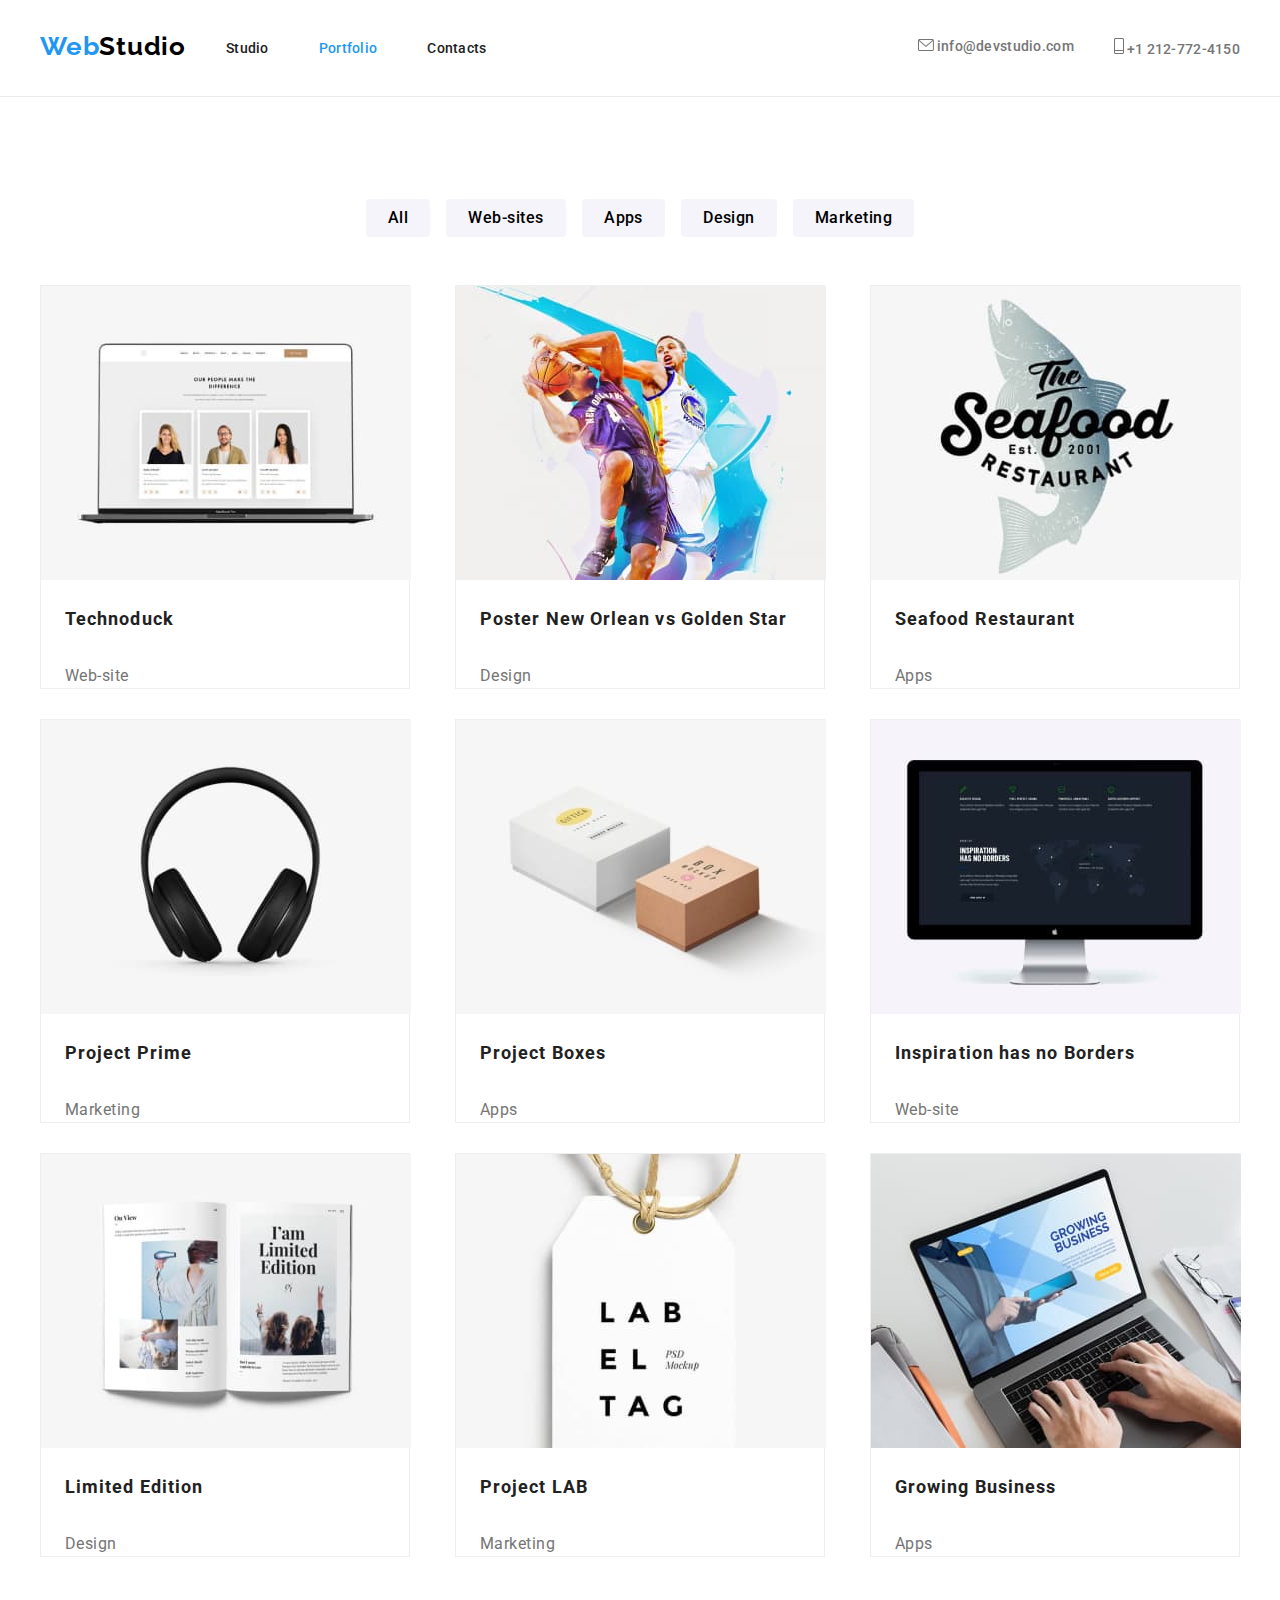
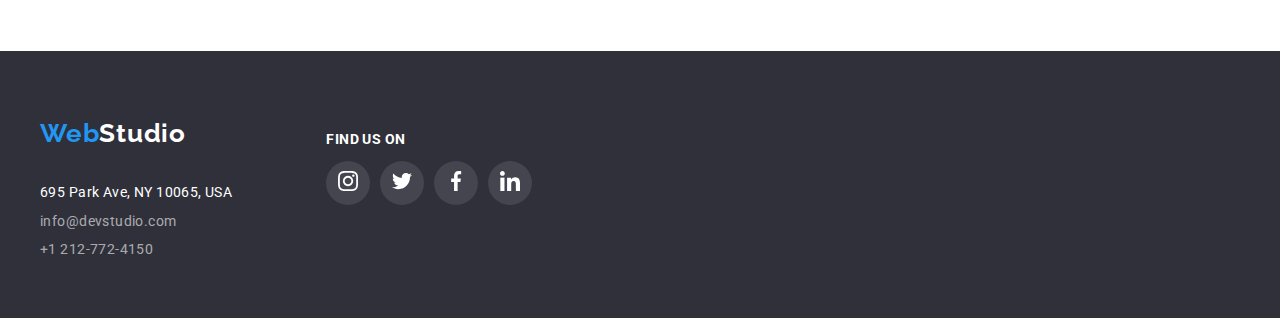
==== portofolio.html @ 6ebfd16e "Tema-4" ====
<!DOCTYPE html>
<html lang="en">

<head>
  <meta charset="utf-8" />
  <title>Portofolio</title>
  <link rel="stylesheet"
    href="https://cdnjs.cloudflare.com/ajax/libs/modern-normalize/1.0.0/modern-normalize.min.css" />
  <link rel="preconnect" href="https://fonts.googleapis.com" />
  <link rel="preconnect" href="https://fonts.gstatic.com" crossorigin />
  <link
    href="https://fonts.googleapis.com/css2?family=Oleo+Script:wght@400;700&family=Raleway:wght@700&family=Roboto:wght@400;500;700;900&display=swap"
    rel="stylesheet" />
  <link rel="stylesheet" href="./css/portofoliostyles.css" />
</head>

<body>
  <!-- Header Section -->
  <header class="header-section">
    <div class="container header-container">
      <nav class="header-left-list">
        <a class="upper-logo link" href="logo.html">Web</a>
        <ul class="navigation-list unstyled-list">
          <li>
            <a class="link navigation-studio" href="index.html">Studio</a>
          </li>
          <li>
            <a class="link nav-portofolio" href="portofolio.html">Portfolio</a>
          </li>
          <li>
            <a class="link navigation-contacts" href="contacts.html">Contacts</a>
          </li>
        </ul>
      </nav>
      <ul class="unstyled-list header-contacts">
        <li>
          <svg class="contact-icon" width="16" height="12">
            <use href="/images/icons.svg#icon-envelope"></use>
          </svg>
          <a class="link header-item" href="mailto:info@devstudio.com">info@devstudio.com</a>
        </li>
        <li>
          <svg class="contact-icon" width="10" height="16">
            <use href="/images/icons.svg#icon-telephone"></use>
          </svg>
          <a class="link header-second-item" href="tel:+12127724150">+1 212-772-4150</a>
        </li>
      </ul>
    </div>
  </header>
  <!-- Main Section -->
  <main class="main-section section">
    <div class="container">
      <div>
        <ul class="unstyled-list button-list main-button-list">
          <li>
            <button class="button first-button" type="button">All</button>
          </li>
          <li>
            <button class="button second-button" type="button">
              Web-sites
            </button>
          </li>
          <li>
            <button class="button third-button" type="button">Apps</button>
          </li>
          <li>
            <button class="button fourth-button" type="button">Design</button>
          </li>
          <li>
            <button class="button fifth-button" type="button">
              Marketing
            </button>
          </li>
        </ul>
      </div>
    </div>
    <!-- Sub Section Portofolio -->
    <section>
      <div class="container">
        <div class="portofolio-all">
          <ul class="unstyled-list portofolio-list">
            <li class="portofolio-card">
              <img class="image" src="./images/Technoduck.jpg" alt="Technoduck" />
              <h3 class="portofolio-title">Technoduck</h3>
              <p class="portofolio-description">Web-site</p>
            </li>
            <li class="portofolio-card">
              <img class="image" src="./images/PosterNewOrleanvsGoldenStar.jpg" alt="Poster New Orlean" />
              <h3 class="portofolio-title">Poster New Orlean vs Golden Star</h3>
              <p class="portofolio-description">Design</p>
            </li>
            <li class="portofolio-card">
              <img class="image" src="./images/SeafoodRestaurant.jpg" alt="Seafood Restaurant " />
              <h3 class="portofolio-title">Seafood Restaurant</h3>
              <p class="portofolio-description">Apps</p>
            </li>
            <li class="portofolio-card">
              <img class="image" src="./images/ProjectPrime.jpg" alt="Project Prime" />
              <h3 class="portofolio-title">Project Prime</h3>
              <p class="portofolio-description">Marketing</p>
            </li>
            <li class="portofolio-card">
              <img class="image" src="./images/ProjectBoxes.jpg" alt="Project Boxes" />
              <h3 class="portofolio-title">Project Boxes</h3>
              <p class="portofolio-description">Apps</p>
            </li>
            <li class="portofolio-card">
              <img class="image" src="./images/InspirationhasnoBorders.jpg" alt="Inspiration has no Borders" />
              <h3 class="portofolio-title">Inspiration has no Borders</h3>
              <p class="portofolio-description">Web-site</p>
            </li>
            <li class="portofolio-card">
              <img class="image" src="./images/LimitedEdition.jpg" alt="Limited Edition" />
              <h3 class="portofolio-title">Limited Edition</h3>
              <p class="portofolio-description">Design</p>
            </li>
            <li class="portofolio-card">
              <img class="image" src="./images/ProjectLAB.jpg" alt="Project LAB" />
              <h3 class="portofolio-title">Project LAB</h3>
              <p class="portofolio-description">Marketing</p>
            </li>
            <li class="portofolio-card">
              <img class="image" src="./images/GrowingBusiness.jpg" alt="Growing Business" />
              <h3 class="portofolio-title">Growing Business</h3>
              <p class="portofolio-description">Apps</p>
            </li>
          </ul>
        </div>
      </div>
    </section>
  </main>
  <!-- Footer Section -->
  <footer class="footer-section">
    <div class="container footer-container">
      <div class="footer-contacts">
        <a class="lower-logo link" href="logo.html">Web</a>
        <address>
          <ul class="unstyled-list adress-contacts">
            <li>
              <a class="link adress-contacts-adress" href="">695 Park Ave, NY 10065, USA</a>
            </li>
            <li>
              <a class="link adress-contacts-mail" href="mailto:info@devstudio.com">info@devstudio.com</a>
            </li>
            <li>
              <a class="link adress-contacts-phone" href="tel:+12127724150">+1 212-772-4150</a>
            </li>
          </ul>
        </address>
      </div>
      <div class="social-footer">
        <h3 class="footer-social-title">Find us on</h3>
        <ul class="unstyled-list social-footer-list">
          <li class="icon-list-item">
            <a class="link" href="#">
              <svg class="social-footer-icon" width="20" height="20">
                <use href="/images/icons.svg#icon-instagram-2-1"></use>
              </svg>
            </a>
          </li>
          <li class="icon-list-item">
            <a class="link" href="#">
              <svg class="social-footer-icon" width="20" height="20">
                <use href="/images/icons.svg#icon-twitter-1"></use>
              </svg>
            </a>
          </li>
          <li class="icon-list-item">
            <a class="link" href="#">
              <svg class="social-footer-icon" width="20" height="20">
                <use href="/images/icons.svg#icon-facebook-1"></use>
              </svg>
            </a>
          </li>
          <li class="icon-list-item">
            <a class="link" href="#">
              <svg class="social-footer-icon" width="20" height="20">
                <use href="/images/icons.svg#icon-linkedin-1"></use>
              </svg>
            </a>
          </li>
        </ul>
      </div>
    </div>
  </footer>
</body>

</html>
---- css/portofoliostyles.css ----
body {
    --brand-blue: #2196F3;
    --brand-black: #212121;
    --brand-grey: #757575;
    --brand-b-grey: #2F303A;
    --brand-bb-grey: #2F303A66;
}

body {
    font-family: 'Roboto';
    font-style: normal;
    font-weight: 400;
    font-size: 14px;
    color: var(--brand-black);
}

/* Global*/
:root {
    margin-block-start: 0px;
    margin-block-end: 0px;
    margin-inline-start: 0px;
    margin-inline-end: 0px;
    padding-inline-start: 0px;
}

.bg-gray {
    background-color: var(--brand-bb-grey);
    background-image: url(../images/background-studio.jpg);
}

.header-section,
.main-section,
.footer-section {
    width: 100%
}

.container-fluid {
    width: 100%;
}

.container {
    width: 1200px;
    margin: 0 auto;
}

.description-list {
    display: flex;
    justify-content: center;
    gap: 35px;
    padding-inline-start: 0px;
    margin-block-start: 0px;
    margin-block-end: 0px;
}

.section {
    padding-top: 94px;
    padding-bottom: 94px;
}

.navigation-list,
.header-right-list {
    align-items: center;
}

.nav-handler {
    display: flex;
}

.header-right-list {
    display: inline-block;
}

.contact-icon {
    fill: var(--brand-grey);
}

.contact-icon:hover {
    fill: var(--brand-blue);
    cursor: pointer;
}

.header-section {
    background: #FFFFFF;
    display: flex;
    border-bottom: 1px solid #ECECEC;
    padding-top: 24px;
    padding-bottom: 24px;
}

.navigation-list {
    display: flex;
    flex-direction: row;
    justify-content: center;
}

.main-button-list {
    display: flex;
    justify-content: center;
    padding-inline-start: 0px;
    padding-inline-start: 0px;
    margin-block-start: 0px;
    margin-block-end: 0px;
}

.portofolio-all {
    display: flex;
    justify-content: space-between
}

.portofolio-list {
    display: flex;
    flex-wrap: wrap;
    padding-inline-start: 0px;
    margin-block-start: 0em;
    margin-block-end: 0em;
    justify-content: space-between;
    gap: 30px;
    padding-top: 40px;
}

.portofolio-card li {
    display: flex;
    flex-direction: row;
}

.header-left-list {
    display: inline-flex;
    justify-content: flex-start;
}

.upper-logo::after {
    content: "Studio";
    color: black;
}

.lower-logo::after {
    content: "Studio";
    color: white;
}

.lower-logo {
    display: inline-block;
}

.upper-logo,
.lower-logo {
    font-family: 'Raleway';
    font-style: normal;
    font-weight: 700;
    font-size: 26px;
    line-height: 45px;
    letter-spacing: 0.03em;
    color: var(--brand-blue);
}

.navigation-list a {
    font-weight: 500;
    line-height: 1.2;
    letter-spacing: 0.02em;
}

.front-section {
    width: 1200px;
    height: 600px;
    position: relative;
    margin: 0 auto;
}

.main-title {
    font-weight: 900;
    font-size: 44px;
    line-height: 60px;
    text-align: center;
    letter-spacing: 0.06em;
    text-transform: uppercase;
    color: #FFFFFF;
    position: absolute;
    width: 700px;
    height: 120px;
    left: 50%;
    margin-left: -350px;
    top: 50%;
    margin-top: -60px;
}

.request-button {
    position: absolute;
    width: 200px;
    height: 50px;
    left: 50%;
    margin-left: -100px;
    top: 50%;
    margin-top: 100px;
    background: var(--brand-blue);
    box-shadow: 0px 4px 4px rgba(0, 0, 0, 0.15);
    border-radius: 4px;
    font-style: normal;
    font-weight: 700;
    font-size: 16px;
    line-height: 1.9;
    text-align: center;
    letter-spacing: 0.06em;
    color: #FFFFFF;
    cursor: pointer;
}

.image {
    width: 370px;
    height: 294px;
}

.nav-studio,
.nav-portofolio,
.header-item {
    color: var(--brand-blue)
}

.header-second-item {
    color: var(--brand-grey)
}

.navigation-portofolio,
.navigation-contacts,
.navigation-studio {
    color: var(--brand-black);
    margin-right: 50px;
}

.header-container {
    display: flex;
}

.navigation-studio,
.nav-portofolio {
    margin-right: 50px;
}

.unstyled-list {
    list-style: none;
}

.link {
    text-decoration: none;
}

.link:hover {
    color: var(--brand-blue);
}

.link:focus {
    color: var(--brand-blue);
}

.header-contacts a {
    font-weight: 500;
    line-height: 1.2;
    letter-spacing: 0.02em;
    color: var(--brand-grey);
}

.header-contacts {
    display: inline-flex;
    margin-left: auto;
    gap: 40px;
}

.button {
    background: #F5F4FA;
    border-radius: 4px;
    font-weight: 500;
    font-size: 16px;
    line-height: 1.6;
    text-align: center;
    letter-spacing: 0.03em;
    cursor: pointer;
    border: none;
    height: 38px;
    margin: 8px;
}

.first-button {
    width: 64px;
}

.second-button {
    width: 120px;
}

.third-button {
    width: 83px;
}

.fourth-button {
    width: 96px;
}

.fifth-button {
    width: 121px;
}

.adress-contacts {
    padding-left: 0;
}

.button-on-hover {
    background: var(--brand-blue);
    box-shadow: 0px 3px 1px rgba(0, 0, 0, 0.1), 0px 1px 2px rgba(0, 0, 0, 0.08), 0px 2px 2px rgba(0, 0, 0, 0.12);
    border-radius: 4px;
    color: #FFFFFF;
}

.button:hover {
    border-radius: 4px;
    background: var(--brand-blue);
    box-shadow: 0px 3px 1px rgba(0, 0, 0, 0.1), 0px 1px 2px rgba(0, 0, 0, 0.08), 0px 2px 2px rgba(0, 0, 0, 0.12);
    border-radius: 4px;
    color: #FFFFFF;
}

.button:focus {
    border-radius: 4px;
    background: var(--brand-blue);
    box-shadow: 0px 3px 1px rgba(0, 0, 0, 0.1), 0px 1px 2px rgba(0, 0, 0, 0.08), 0px 2px 2px rgba(0, 0, 0, 0.12);
    border-radius: 4px;
    color: #FFFFFF;
}

.description-icon-list {
    display: flex;
    gap: 30px;
    justify-content: space-evenly;
}

.description-icon {
    display: flex;
    width: 270px;
    height: 120px;
    background: #F5F4FA;
    border-radius: 4px;
    justify-content: center;
    align-items: center;
}

.description-list>li {
    display: flex;
    flex-direction: column;
}

.description-title {
    font-weight: 700;
    font-size: 14px;
    line-height: 1.2;
    letter-spacing: 0.03em;
    text-transform: uppercase;
    color: var(--brand-black);
}

.description-image-list {
    display: flex;
    flex-direction: row;
    padding-inline-start: 0px;
    justify-content: space-between;
}

.description-text-list {
    display: flex;
    justify-content: space-evenly;
}

.description-text {
    font-size: 14px;
    line-height: 1.7;
    letter-spacing: 0.03em;
    color: var(--brand-grey);
    width: 270px;
}

.description-section-title {
    font-weight: 700;
    font-size: 36px;
    line-height: 1.2;
    text-align: center;
    letter-spacing: 0.03em;
    color: var(--brand-black);
}

.image-description-section {
    width: 370px;
    height: 294px;
    /* background: url(.jpg); */
    mix-blend-mode: normal;
}

.member-team {
    background-color: #F5F4FA;
}

.team-list {
    display: flex;
    flex-direction: row;
    padding-inline-start: 0px;
    justify-content: space-between;
}

.team-section {
    padding-bottom: 94px;
    padding-top: 94px;
}

.team-section-title {
    font-weight: 700;
    font-size: 36px;
    line-height: 1.2;
    text-align: center;
    letter-spacing: 0.03em;
    color: var(--brand-black);
}

.image-team-section {
    width: 270px;
    height: 260px;
    left: 215px;
    top: 1635px;
    /* background: url(.jpg); */
    border-radius: 0px;
}

.team-card {
    width: 270px;
    padding-bottom: 30px;
    background: #FFFFFF;
    box-shadow: 0px 1px 3px rgba(0, 0, 0, 0.12), 0px 1px 1px rgba(0, 0, 0, 0.14), 0px 2px 1px rgba(0, 0, 0, 0.2);
    border-radius: 0px 0px 4px 4px;
}

.team-card-title {
    font-weight: 500;
    font-size: 16px;
    line-height: 1.2;
    text-align: center;
    letter-spacing: 0.03em;
    color: var(--brand-black);
}

.team-card-text {
    font-size: 16px;
    line-height: 1.2;
    text-align: center;
    letter-spacing: 0.03em;
    color: var(--brand-grey);
}

.social-list {
    display: flex;
    gap: 10px;
    padding-inline-start: 0px;
    justify-content: center;
}


.social-list li:hover {
    background-color: var(--brand-blue);
    cursor: pointer;
}

.team-social-icon:hover {
    fill: #FFFFFF;
    cursor: pointer;
}

.team-social-icon {
    fill: #AFB1B8;
}

.team-icon-item {
    display: flex;
    justify-content: center;
    align-items: center;
    width: 44px;
    height: 44px;
    background: #FFFFFF;
    border-radius: 50%;
}

.social-media-icons {
    display: flex;
    justify-content: center;
}

.portofolio-card:hover {
    box-shadow: 0px 1px 3px rgba(0, 0, 0, 0.12), 0px 1px 1px rgba(0, 0, 0, 0.14), 0px 2px 1px rgba(0, 0, 0, 0.2);
}


.portofolio-card {
    box-sizing: border-box;
    width: 370px;
    height: 404px;
    background: #FFFFFF;
    border: 1px solid #EEEEEE;
}

.portofolio-title {
    font-weight: 700;
    font-size: 18px;
    line-height: 2;
    letter-spacing: 0.06em;
    margin-left: 24px;
}

.portofolio-description {
    font-size: 16px;
    line-height: 1.9;
    letter-spacing: 0.03em;
    color: var(--brand-grey);
    margin: 24px;
}

.customers-title {
    font-weight: 700;
    font-size: 36px;
    line-height: 42px;
    text-align: center;
    letter-spacing: 0.03em;
    margin-top: 0px;
    margin-bottom: 50px;
}

.regular-customers-list {
    display: flex;
    padding-inline-start: 0px;
    margin-block-end: 0px;
    justify-content: space-between;
}


.regular-customers-list :hover {
    border: 1px solid var(--brand-blue);
    cursor: pointer;
    fill: var(--brand-blue);
}


.regular-item-icon>svg {
    display: flex;
    width: 170px;
    height: 92px;
    border: 1px solid #AFB1B8;
    border-radius: 4px;
    fill: #AFB1B8;
}

.footer-section {
    background: var(--brand-b-grey);
    padding-top: 60px;
    padding-bottom: 60px;
}

.footer-container {
    display: flex
}

.footer-contacts .social-footer {
    display: flex;
    flex-direction: column
}

.adress-contacts {
    margin-top: 28px;
    margin-bottom: 0;
}

.adress-contacts li {
    margin-bottom: 12px;
}

.adress-contacts li:last-child {
    margin-bottom: 0;
}

.adress-contacts a {
    font-style: normal;
    font-weight: 400;
    font-size: 14px;
    line-height: 1.2;
    letter-spacing: 0.03em;
}

.adress-contacts-adress {
    color: #FFFFFF;
}

.adress-contacts-mail,
.adress-contacts-phone {
    color: rgba(255, 255, 255, 0.6);
}

.social-footer {
    margin-left: 94px;
    margin-top: 20px;
}

.social-footer-list {
    display: flex;
    gap: 10px;
    padding-inline-start: 0px;
}

.footer-social-title {
    font-weight: 700;
    font-size: 14px;
    line-height: 16px;
    letter-spacing: 0.03em;
    text-transform: uppercase;
    color: #FFFFFF;
    margin-top: 0px
}

.social-footer-icon {
    fill: #FFFFFF
}

.icon-list-item {
    display: flex;
    justify-content: center;
    align-items: center;
    width: 44px;
    height: 44px;
    background: rgba(255, 255, 255, 0.1);
    border-radius: 50%;
}

.social-footer-list li:hover {
    background-color: var(--brand-blue);
}
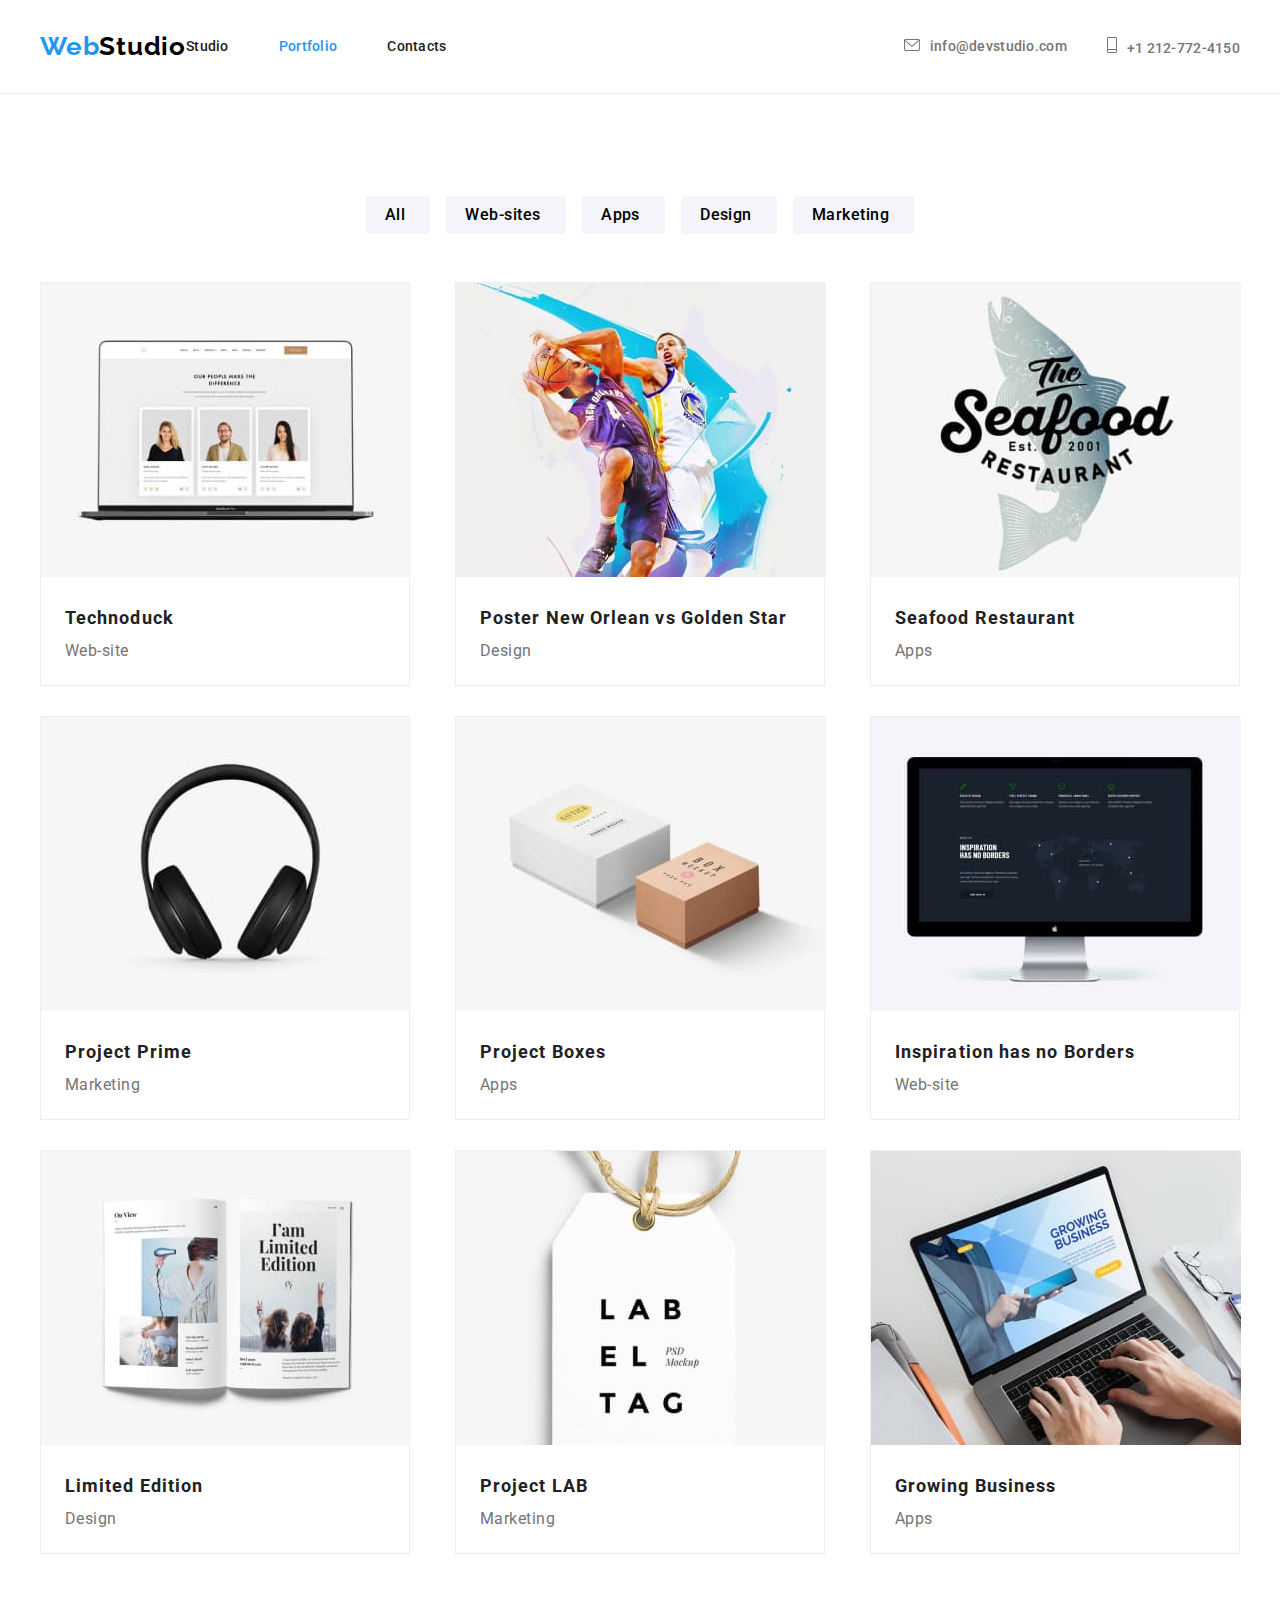
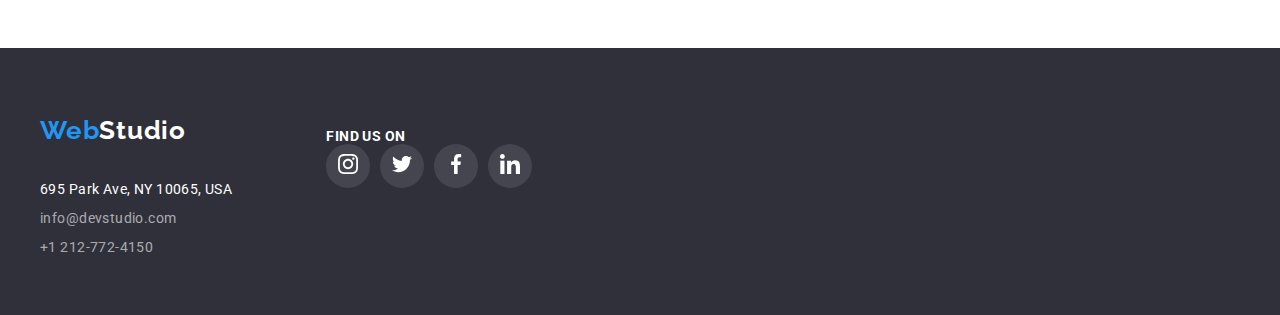
==== commit 133558a5: "Tema 4.3" ====
--- a/portofolio.html
+++ b/portofolio.html
@@ -34,16 +34,18 @@
       </nav>
       <ul class="unstyled-list header-contacts">
         <li>
-          <svg class="contact-icon" width="16" height="12">
-            <use href="/images/icons.svg#icon-envelope"></use>
-          </svg>
-          <a class="link header-item" href="mailto:info@devstudio.com">info@devstudio.com</a>
+          <a class="link header-item" href="mailto:info@devstudio.com">
+            <svg class="contact-icon" width="16" height="12">
+              <use href="./images/icons.svg#icon-envelope"></use>
+            </svg>info@devstudio.com
+          </a>
         </li>
         <li>
-          <svg class="contact-icon" width="10" height="16">
-            <use href="/images/icons.svg#icon-telephone"></use>
-          </svg>
-          <a class="link header-second-item" href="tel:+12127724150">+1 212-772-4150</a>
+          <a class="link header-second-item" href="tel:+12127724150">
+            <svg class="contact-icon" width="10" height="16">
+              <use href="./images/icons.svg#icon-telephone"></use>
+            </svg>+1 212-772-4150
+          </a>
         </li>
       </ul>
     </div>
@@ -80,11 +82,15 @@
       <div class="container">
         <div class="portofolio-all">
           <ul class="unstyled-list portofolio-list">
+
             <li class="portofolio-card">
               <img class="image" src="./images/Technoduck.jpg" alt="Technoduck" />
-              <h3 class="portofolio-title">Technoduck</h3>
-              <p class="portofolio-description">Web-site</p>
+              <div>
+                <div class="portofolio-title">Technoduck</div>
+                <p class="portofolio-description">Web-site</p>
+              </div>
             </li>
+
             <li class="portofolio-card">
               <img class="image" src="./images/PosterNewOrleanvsGoldenStar.jpg" alt="Poster New Orlean" />
               <h3 class="portofolio-title">Poster New Orlean vs Golden Star</h3>
@@ -155,28 +161,28 @@
           <li class="icon-list-item">
             <a class="link" href="#">
               <svg class="social-footer-icon" width="20" height="20">
-                <use href="/images/icons.svg#icon-instagram-2-1"></use>
+                <use href="./images/icons.svg#icon-instagram-2-1"></use>
               </svg>
             </a>
           </li>
           <li class="icon-list-item">
             <a class="link" href="#">
               <svg class="social-footer-icon" width="20" height="20">
-                <use href="/images/icons.svg#icon-twitter-1"></use>
+                <use href="./images/icons.svg#icon-twitter-1"></use>
               </svg>
             </a>
           </li>
           <li class="icon-list-item">
             <a class="link" href="#">
               <svg class="social-footer-icon" width="20" height="20">
-                <use href="/images/icons.svg#icon-facebook-1"></use>
+                <use href="./images/icons.svg#icon-facebook-1"></use>
               </svg>
             </a>
           </li>
           <li class="icon-list-item">
             <a class="link" href="#">
               <svg class="social-footer-icon" width="20" height="20">
-                <use href="/images/icons.svg#icon-linkedin-1"></use>
+                <use href="./images/icons.svg#icon-linkedin-1"></use>
               </svg>
             </a>
           </li>
--- a/css/portofoliostyles.css
+++ b/css/portofoliostyles.css
@@ -15,7 +15,7 @@
 }
 
 /* Global*/
-:root {
+* {
     margin-block-start: 0px;
     margin-block-end: 0px;
     margin-inline-start: 0px;
@@ -24,8 +24,7 @@
 }
 
 .bg-gray {
-    background-color: var(--brand-bb-grey);
-    background-image: url(../images/background-studio.jpg);
+    background: linear-gradient(rgba(47, 48, 58, 0.4), rgba(47, 48, 58, 0.4)), url(../images/background-studio.jpg);
 }
 
 .header-section,
@@ -47,9 +46,9 @@
     display: flex;
     justify-content: center;
     gap: 35px;
-    padding-inline-start: 0px;
+    /* padding-inline-start: 0px;
     margin-block-start: 0px;
-    margin-block-end: 0px;
+    margin-block-end: 0px; */
 }
 
 .section {
@@ -72,11 +71,6 @@
 
 .contact-icon {
     fill: var(--brand-grey);
-}
-
-.contact-icon:hover {
-    fill: var(--brand-blue);
-    cursor: pointer;
 }
 
 .header-section {
@@ -243,25 +237,31 @@
     text-decoration: none;
 }
 
-.link:hover {
-    color: var(--brand-blue);
-}
-
-.link:focus {
-    color: var(--brand-blue);
-}
-
-.header-contacts a {
-    font-weight: 500;
-    line-height: 1.2;
-    letter-spacing: 0.02em;
-    color: var(--brand-grey);
-}
-
 .header-contacts {
     display: inline-flex;
     margin-left: auto;
     gap: 40px;
+    align-items: center;
+}
+
+.header-contacts .link {
+    font-weight: 500;
+    line-height: 1.2;
+    letter-spacing: 0.02em;
+    color: var(--brand-grey);
+}
+
+.header-contacts li .link svg {
+    margin-right: 10px;
+}
+
+.header-contacts li .link:hover {
+    color: var(--brand-blue);
+    cursor: pointer;
+}
+
+.header-contacts li .link:hover svg {
+    fill: var(--brand-blue);
 }
 
 .button {
@@ -457,15 +457,14 @@
     justify-content: center;
 }
 
-
-.social-list li:hover {
+.team-icon-item:hover {
     background-color: var(--brand-blue);
+    border-radius: 50%;
     cursor: pointer;
 }
 
-.team-social-icon:hover {
+.team-icon-item:hover svg {
     fill: #FFFFFF;
-    cursor: pointer;
 }
 
 .team-social-icon {
@@ -479,18 +478,12 @@
     width: 44px;
     height: 44px;
     background: #FFFFFF;
-    border-radius: 50%;
 }
 
 .social-media-icons {
     display: flex;
     justify-content: center;
 }
-
-.portofolio-card:hover {
-    box-shadow: 0px 1px 3px rgba(0, 0, 0, 0.12), 0px 1px 1px rgba(0, 0, 0, 0.14), 0px 2px 1px rgba(0, 0, 0, 0.2);
-}
-
 
 .portofolio-card {
     box-sizing: border-box;
@@ -500,12 +493,19 @@
     border: 1px solid #EEEEEE;
 }
 
+.portofolio-card:hover {
+    box-shadow: 0px 1px 3px rgba(0, 0, 0, 0.12), 0px 1px 1px rgba(0, 0, 0, 0.14), 0px 2px 1px rgba(0, 0, 0, 0.2);
+    cursor: pointer;
+}
+
 .portofolio-title {
     font-weight: 700;
     font-size: 18px;
     line-height: 2;
     letter-spacing: 0.06em;
     margin-left: 24px;
+    margin-top: 20px;
+    margin-right: 24px;
 }
 
 .portofolio-description {
@@ -513,7 +513,7 @@
     line-height: 1.9;
     letter-spacing: 0.03em;
     color: var(--brand-grey);
-    margin: 24px;
+    margin: 0 24px 20px 24px;
 }
 
 .customers-title {
@@ -529,17 +529,18 @@
 .regular-customers-list {
     display: flex;
     padding-inline-start: 0px;
+    margin-block-start: 0px;
     margin-block-end: 0px;
     justify-content: space-between;
 }
 
 
 .regular-customers-list :hover {
-    border: 1px solid var(--brand-blue);
+    border-color: var(--brand-blue);
+    border-radius: 4px;
     cursor: pointer;
     fill: var(--brand-blue);
 }
-
 
 .regular-item-icon>svg {
     display: flex;
@@ -632,4 +633,5 @@
 
 .social-footer-list li:hover {
     background-color: var(--brand-blue);
+    cursor: pointer;
 }